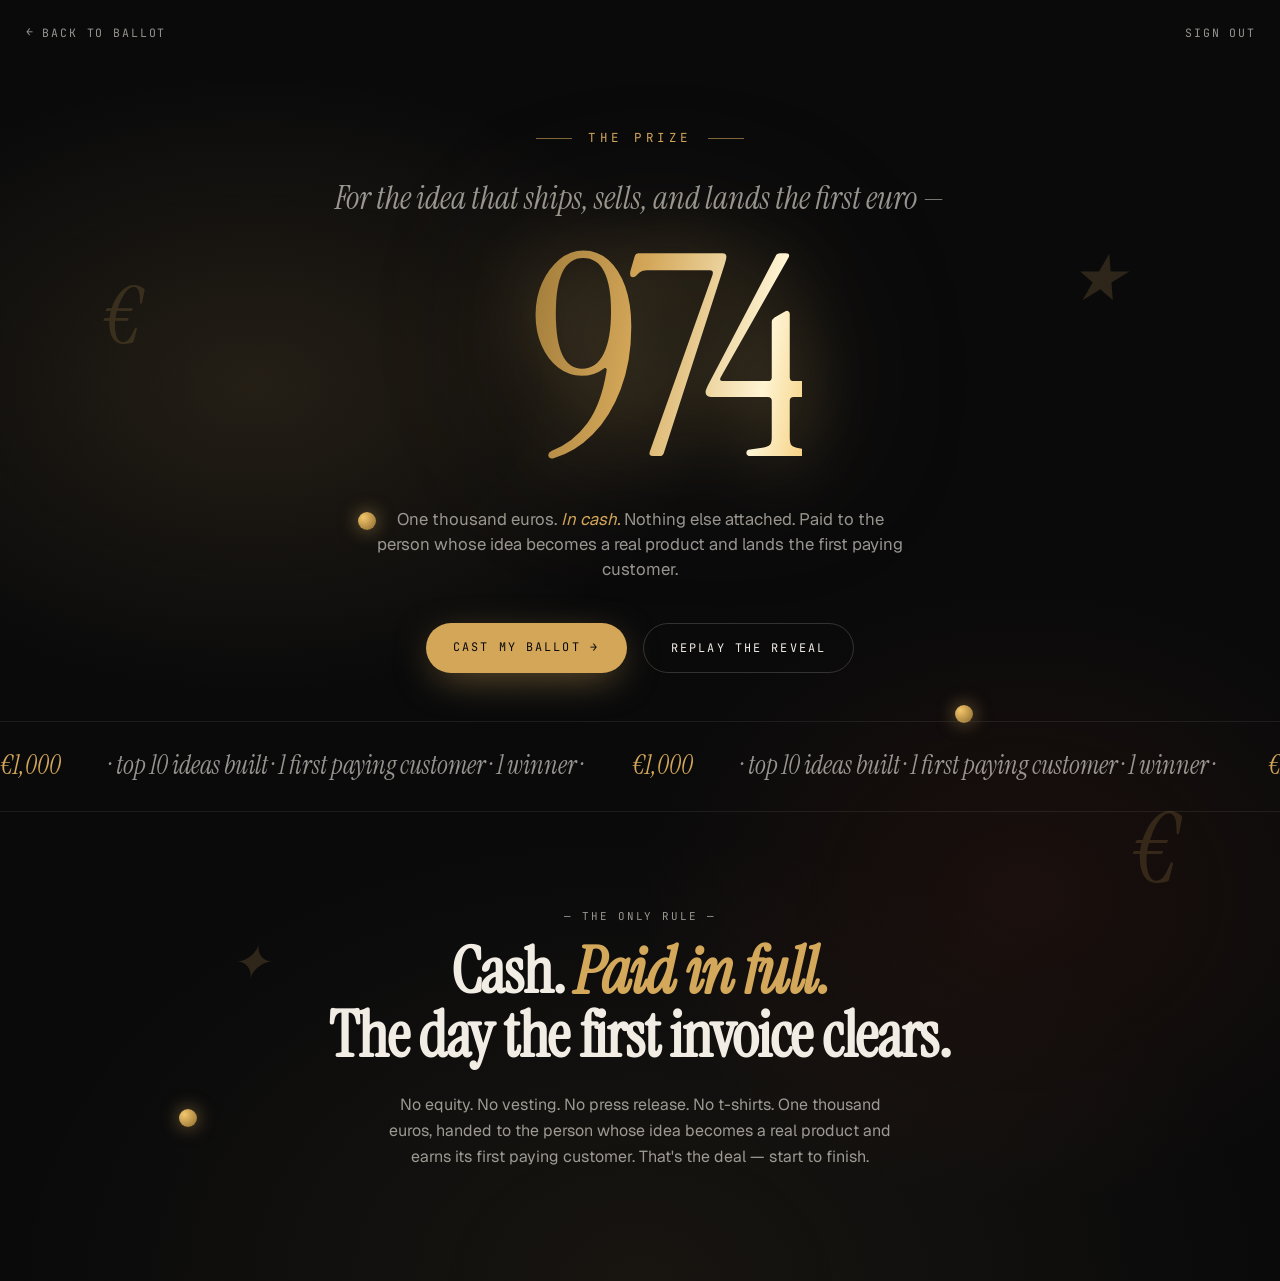
==== prize.html @ 097ebfff "chore: initial commit — AI Engineering Weekend Challenge Static voting app with Apps Script backend." ====
<!DOCTYPE html>
<html lang="en">
<head>
  <meta charset="UTF-8" />
  <meta name="viewport" content="width=device-width, initial-scale=1.0" />
  <title>AI Engineering Weekend Challenge · The €1,000 Prize</title>
  <meta name="description" content="One thousand euros for the best idea on the table. Cast your vote, claim the night." />
  <link rel="stylesheet" href="assets/css/app.css" />
</head>
<body>

  <main class="prize-stage">
    <div class="prize-bg" aria-hidden="true"></div>

    <!-- Floating decorative elements -->
    <div class="float" style="left: 8%; top: 20%; font-size: 5rem; animation: floatY 7s ease-in-out infinite;">€</div>
    <div class="float" style="right: 12%; top: 18%; font-size: 4rem; animation: floatY2 9s ease-in-out infinite;">★</div>
    <div class="float" style="left: 18%; bottom: 22%; font-size: 3rem; animation: floatY 11s ease-in-out infinite 1s;">✦</div>
    <div class="float" style="right: 8%; bottom: 28%; font-size: 6rem; animation: floatY2 8s ease-in-out infinite 0.5s;">€</div>
    <div class="float float-coin" style="left: 28%; top: 40%; animation: floatY 6s ease-in-out infinite 0.4s;"></div>
    <div class="float float-coin" style="right: 24%; top: 55%; animation: floatY2 8s ease-in-out infinite 1.2s;"></div>
    <div class="float float-coin" style="left: 14%; bottom: 12%; animation: floatY 9s ease-in-out infinite 0.8s;"></div>

    <!-- Confetti canvas overlay -->
    <canvas id="confetti" class="confetti-canvas" aria-hidden="true"></canvas>

    <!-- Top nav -->
    <nav class="container prize-nav">
      <a class="prize-nav-back" href="vote.html">
        <span class="arrow" style="transform: rotate(180deg)">→</span> Back to ballot
      </a>
      <a class="prize-nav-back" href="index.html">Sign out</a>
    </nav>

    <!-- Hero reveal -->
    <section class="prize-hero">
      <span class="prize-eyebrow">The Prize</span>
      <p class="prize-pretitle">For the idea that ships, sells, and lands the first euro —</p>
      <div class="prize-amount" id="amount"><sup>€</sup>0</div>
      <p class="prize-subtitle">One thousand euros. <em style="color:var(--gold);font-style:italic">In cash.</em> Nothing else attached. Paid to the person whose idea becomes a real product and lands the first paying customer.</p>
      <div class="prize-cta-row">
        <a href="vote.html" class="prize-cta prize-cta-primary">Cast my ballot <span class="arrow">→</span></a>
        <button id="retrigger" class="prize-cta prize-cta-ghost">Replay the reveal</button>
      </div>
    </section>

    <!-- Marquee -->
    <div class="marquee" aria-hidden="true">
      <div class="marquee-track">
        <span>€1,000</span> · top 10 ideas built · 1 first paying customer · 1 winner · <span>€1,000</span> · top 10 ideas built · 1 first paying customer · 1 winner ·&nbsp;
      </div>
      <div class="marquee-track" aria-hidden="true">
        <span>€1,000</span> · top 10 ideas built · 1 first paying customer · 1 winner · <span>€1,000</span> · top 10 ideas built · 1 first paying customer · 1 winner ·&nbsp;
      </div>
    </div>

    <!-- The single condition — cash only -->
    <section class="container spend">
      <header class="spend-head" style="justify-content: center; text-align: center; flex-direction: column; gap: 0; align-items: center;">
        <span class="eyebrow">— The only rule —</span>
        <h2 style="max-width: 22ch; text-align: center; margin: 1rem auto 0;">Cash. <em>Paid in full.</em><br />The day the first invoice clears.</h2>
        <p style="max-width: 46ch; color: var(--bone-dim); margin: 1.5rem auto 0; text-align: center; font-size: 1rem; line-height: 1.6;">No equity. No vesting. No press release. No t-shirts. One thousand euros, handed to the person whose idea becomes a real product and earns its first paying customer. That's the deal — start to finish.</p>
      </header>
    </section>

  </main>

  <script src="assets/js/prize.js"></script>
</body>
</html>
---- assets/css/app.css ----
/* =====================================================================
   AI Engineering — Weekend Challenge
   Design system: dark editorial luxury / vault-heist energy
   ===================================================================== */

@import url("https://fonts.googleapis.com/css2?family=Instrument+Serif:ital@0;1&family=Geist:wght@300;400;500;600;700&family=JetBrains+Mono:wght@400;500&display=swap");

:root {
  /* Surfaces */
  --ink: #0a0a0b;
  --ink-2: #111113;
  --ink-3: #17171a;
  --ash: #1f1f23;
  --line: rgba(242, 237, 228, 0.08);
  --line-strong: rgba(242, 237, 228, 0.18);

  /* Type */
  --bone: #f2ede4;
  --bone-dim: rgba(242, 237, 228, 0.62);
  --bone-faint: rgba(242, 237, 228, 0.38);

  /* Accents */
  --gold: #d4a85a;
  --gold-bright: #f4c76e;
  --gold-deep: #8a6a2c;
  --rust: #b6451e;
  --moss: #4d6b48;
  --crimson: #8a2a2a;

  /* Type scale */
  --display: "Instrument Serif", ui-serif, Georgia, serif;
  --sans: "Geist", ui-sans-serif, system-ui, sans-serif;
  --mono: "JetBrains Mono", ui-monospace, monospace;

  --radius: 2px;
  --transition: cubic-bezier(0.2, 0.6, 0.2, 1);
}

* {
  box-sizing: border-box;
  -webkit-font-smoothing: antialiased;
  -moz-osx-font-smoothing: grayscale;
}

html,
body {
  margin: 0;
  padding: 0;
  background: var(--ink);
  color: var(--bone);
  font-family: var(--sans);
  font-size: 16px;
  line-height: 1.5;
  font-feature-settings: "ss01", "cv11";
}

/* Subtle film grain across the entire app */
body::before {
  content: "";
  position: fixed;
  inset: 0;
  pointer-events: none;
  z-index: 100;
  opacity: 0.06;
  mix-blend-mode: overlay;
  background-image: url("data:image/svg+xml;utf8,<svg xmlns='http://www.w3.org/2000/svg' width='180' height='180'><filter id='n'><feTurbulence type='fractalNoise' baseFrequency='0.9' numOctaves='2' stitchTiles='stitch'/><feColorMatrix values='0 0 0 0 0  0 0 0 0 0  0 0 0 0 0  0 0 0 0.7 0'/></filter><rect width='100%' height='100%' filter='url(%23n)'/></svg>");
}

::selection {
  background: var(--gold);
  color: var(--ink);
}

a {
  color: inherit;
  text-decoration: none;
}

button {
  font-family: inherit;
  cursor: pointer;
  border: none;
  background: none;
  color: inherit;
}

/* =====================================================================
   Typographic primitives
   ===================================================================== */

.serif {
  font-family: var(--display);
  font-weight: 400;
  letter-spacing: -0.01em;
}
.serif-italic {
  font-family: var(--display);
  font-style: italic;
  font-weight: 400;
  letter-spacing: -0.015em;
}
.mono {
  font-family: var(--mono);
  font-weight: 400;
  letter-spacing: 0.02em;
  text-transform: uppercase;
  font-size: 0.72rem;
}

.eyebrow {
  font-family: var(--mono);
  font-size: 0.68rem;
  letter-spacing: 0.18em;
  text-transform: uppercase;
  color: var(--bone-dim);
}

/* =====================================================================
   Layout
   ===================================================================== */

.container {
  width: min(1240px, 100% - 3rem);
  margin: 0 auto;
}

@media (max-width: 720px) {
  .container { width: min(100%, 100% - 1.5rem); }
}

/* =====================================================================
   Top bar
   ===================================================================== */

.topbar {
  position: sticky;
  top: 0;
  z-index: 30;
  background: rgba(10, 10, 11, 0.78);
  backdrop-filter: blur(14px) saturate(140%);
  -webkit-backdrop-filter: blur(14px) saturate(140%);
  border-bottom: 1px solid var(--line);
}

.topbar-inner {
  display: grid;
  grid-template-columns: 1fr auto 1fr;
  align-items: center;
  gap: 2rem;
  padding: 1.1rem 0;
}

@media (max-width: 760px) {
  .topbar-inner {
    grid-template-columns: 1fr auto;
    gap: 1rem;
  }
  .topbar-progress { display: none; }
}

.brand {
  display: flex;
  align-items: baseline;
  gap: 0.6rem;
}
.brand-mark {
  font-family: var(--display);
  font-style: italic;
  font-size: 1.4rem;
  color: var(--gold);
  line-height: 1;
}
.brand-text {
  font-size: 0.78rem;
  letter-spacing: 0.16em;
  text-transform: uppercase;
  color: var(--bone-dim);
}

.topbar-progress {
  display: flex;
  align-items: center;
  gap: 0.9rem;
  color: var(--bone-dim);
}
.topbar-progress .pmono {
  font-family: var(--mono);
  font-size: 0.72rem;
  letter-spacing: 0.16em;
  color: var(--bone);
}
.pbar {
  width: 220px;
  height: 2px;
  background: var(--line);
  position: relative;
  overflow: hidden;
}
.pbar-fill {
  position: absolute;
  inset: 0 auto 0 0;
  width: 0;
  background: linear-gradient(90deg, var(--gold-deep), var(--gold-bright));
  transition: width 0.6s var(--transition);
}

.topbar-link {
  font-family: var(--mono);
  font-size: 0.72rem;
  letter-spacing: 0.16em;
  text-transform: uppercase;
  color: var(--bone);
  display: inline-flex;
  align-items: center;
  gap: 0.5rem;
  border: 1px solid var(--line-strong);
  padding: 0.55rem 0.9rem;
  border-radius: var(--radius);
  transition: all 0.3s var(--transition);
  justify-self: end;
}
.topbar-link:hover {
  border-color: var(--gold);
  color: var(--gold);
  transform: translateX(2px);
}

/* =====================================================================
   Voting hero
   ===================================================================== */

.vote-hero {
  padding: 5rem 0 3rem;
  border-bottom: 1px solid var(--line);
  display: grid;
  grid-template-columns: 1.1fr 0.9fr;
  gap: 3rem;
  align-items: end;
}
@media (max-width: 920px) {
  .vote-hero { grid-template-columns: 1fr; padding: 3rem 0 2rem; }
}

.vote-hero h1 {
  font-family: var(--display);
  font-weight: 400;
  font-size: clamp(3rem, 7vw, 6rem);
  line-height: 0.95;
  letter-spacing: -0.02em;
  margin: 1.5rem 0 0;
}
.vote-hero h1 em {
  font-style: italic;
  color: var(--gold);
}

.vote-hero-meta {
  display: flex;
  flex-direction: column;
  gap: 0.9rem;
  color: var(--bone-dim);
  border-left: 1px solid var(--line-strong);
  padding-left: 1.5rem;
}
.vote-hero-meta strong {
  color: var(--bone);
  font-weight: 500;
}
.vote-hero-meta .row {
  display: flex;
  justify-content: space-between;
  gap: 1rem;
  padding-bottom: 0.7rem;
  border-bottom: 1px solid var(--line);
  font-family: var(--mono);
  font-size: 0.74rem;
  letter-spacing: 0.1em;
  text-transform: uppercase;
}
.vote-hero-meta .row:last-child { border-bottom: none; }

/* =====================================================================
   Submitter blocks
   ===================================================================== */

.submitters {
  padding: 4rem 0 8rem;
  display: flex;
  flex-direction: column;
  gap: 5rem;
}

.submitter {
  display: grid;
  grid-template-columns: 220px 1fr;
  gap: 3rem;
  align-items: start;
}
@media (max-width: 920px) {
  .submitter { grid-template-columns: 1fr; gap: 1.75rem; }
}

.submitter-rail {
  position: sticky;
  top: 110px;
  display: flex;
  flex-direction: column;
  gap: 1.25rem;
}
@media (max-width: 920px) {
  .submitter-rail { position: static; }
}

.submitter-index {
  font-family: var(--display);
  font-style: italic;
  font-size: 5rem;
  line-height: 1;
  color: var(--gold);
  letter-spacing: -0.04em;
  position: relative;
}
.submitter-index::after {
  content: "";
  position: absolute;
  left: 0;
  top: 50%;
  width: 38px;
  height: 1px;
  background: var(--gold);
  transform: translateX(calc(100% + 14px));
  opacity: 0.5;
}
.submitter-name {
  font-family: var(--display);
  font-size: 2.6rem;
  line-height: 0.95;
  letter-spacing: -0.02em;
  color: var(--bone);
  margin-top: 0.4rem;
}
.submitter-role {
  font-family: var(--mono);
  font-size: 0.74rem;
  letter-spacing: 0.2em;
  text-transform: uppercase;
  color: var(--gold);
  margin-top: 0.7rem;
  display: inline-block;
  padding: 0.32rem 0.6rem;
  border: 1px solid rgba(212, 168, 90, 0.3);
  border-radius: 2px;
  background: rgba(212, 168, 90, 0.05);
}
.submitter-status {
  display: inline-flex;
  align-items: center;
  gap: 0.5rem;
  font-family: var(--mono);
  font-size: 0.7rem;
  letter-spacing: 0.16em;
  text-transform: uppercase;
  color: var(--bone-faint);
  margin-top: 0.5rem;
}
.submitter-status .dot {
  width: 6px;
  height: 6px;
  border-radius: 50%;
  background: var(--bone-faint);
  transition: background 0.4s var(--transition);
}
.submitter[data-voted="true"] .submitter-status .dot {
  background: var(--gold);
  box-shadow: 0 0 12px var(--gold);
}
.submitter[data-voted="true"] .submitter-status {
  color: var(--gold);
}

/* Idea cards grid */
.ideas {
  display: grid;
  grid-template-columns: repeat(3, 1fr);
  gap: 1rem;
}
@media (max-width: 1080px) {
  .ideas { grid-template-columns: 1fr; }
}

.idea {
  position: relative;
  background: var(--ink-2);
  border: 1px solid var(--line);
  cursor: pointer;
  transition: all 0.4s var(--transition);
  display: flex;
  flex-direction: column;
  overflow: hidden;
}
.idea::before {
  content: "";
  position: absolute;
  top: 0;
  left: 0;
  right: 0;
  height: 1px;
  background: linear-gradient(90deg, transparent, var(--gold), transparent);
  transform: translateX(-100%);
  transition: transform 0.6s var(--transition);
}
.idea:hover {
  border-color: var(--line-strong);
  background: var(--ink-3);
  transform: translateY(-3px);
}
.idea:hover::before { transform: translateX(0); }

.idea[data-selected="true"] {
  border-color: var(--gold);
  background: linear-gradient(180deg, rgba(212, 168, 90, 0.06), rgba(212, 168, 90, 0.02));
  box-shadow: 0 0 0 1px var(--gold), 0 20px 60px -30px rgba(212, 168, 90, 0.4);
}
.idea[data-selected="true"]::before { transform: translateX(0); }

/* Body — the unexpanded card is a fully designed component, no thumbnail.
   The full pitch image only appears in the lightbox.                     */
.idea-body {
  padding: 1.5rem 1.5rem 1.3rem;
  display: flex;
  flex-direction: column;
  gap: 0.85rem;
  flex-grow: 1;
}

.idea-card-head {
  display: flex;
  justify-content: space-between;
  align-items: flex-start;
  gap: 1rem;
  margin-bottom: 0.2rem;
}
.idea-bignum {
  font-family: var(--display);
  font-style: italic;
  font-size: 2.6rem;
  line-height: 0.85;
  letter-spacing: -0.04em;
  color: var(--gold);
  display: inline-flex;
  align-items: baseline;
  gap: 0.2rem;
}
.idea-bignum::after {
  content: "";
  width: 22px;
  height: 1px;
  background: var(--gold);
  align-self: center;
  opacity: 0.5;
  margin-left: 0.4rem;
}
.idea[data-selected="true"] .idea-bignum::after { opacity: 1; }

.idea-bullets {
  list-style: none;
  margin: 0.2rem 0 0;
  padding: 0;
  display: flex;
  flex-direction: column;
  gap: 0.45rem;
}
.idea-bullets li {
  font-size: 0.86rem;
  color: var(--bone-dim);
  line-height: 1.4;
  padding-left: 1.1rem;
  position: relative;
}
.idea-bullets li::before {
  content: "✦";
  position: absolute;
  left: 0;
  top: 0;
  color: var(--gold);
  font-size: 0.85rem;
  opacity: 0.75;
}
.idea[data-selected="true"] .idea-bullets li::before { opacity: 1; }

.idea-subject {
  margin-top: auto;
  padding: 0.7rem 0.85rem;
  background: rgba(212, 168, 90, 0.05);
  border-left: 2px solid var(--gold-deep);
  display: flex;
  flex-direction: column;
  gap: 0.2rem;
}
.idea[data-selected="true"] .idea-subject {
  background: rgba(212, 168, 90, 0.12);
  border-left-color: var(--gold);
}
.idea-subject-label {
  font-family: var(--mono);
  font-size: 0.6rem;
  letter-spacing: 0.22em;
  text-transform: uppercase;
  color: var(--bone-faint);
}
.idea-subject-line {
  font-family: var(--display);
  font-style: italic;
  font-size: 0.95rem;
  color: var(--bone);
  line-height: 1.3;
}

.idea-head {
  display: flex;
  justify-content: space-between;
  align-items: baseline;
  gap: 1rem;
}
.idea-cat {
  font-family: var(--mono);
  font-size: 0.62rem;
  letter-spacing: 0.2em;
  text-transform: uppercase;
  color: var(--bone-faint);
}
.idea[data-selected="true"] .idea-cat { color: var(--gold); }

.idea-mark {
  width: 22px;
  height: 22px;
  border: 1px solid var(--line-strong);
  border-radius: 50%;
  position: relative;
  flex-shrink: 0;
  transition: all 0.3s var(--transition);
}
.idea-mark::after {
  content: "";
  position: absolute;
  inset: 4px;
  border-radius: 50%;
  background: var(--gold);
  transform: scale(0);
  transition: transform 0.3s var(--transition);
}
.idea[data-selected="true"] .idea-mark {
  border-color: var(--gold);
}
.idea[data-selected="true"] .idea-mark::after { transform: scale(1); }

.idea-title {
  font-family: var(--display);
  font-size: 1.55rem;
  line-height: 1.05;
  letter-spacing: -0.01em;
  color: var(--bone);
  margin: 0;
}
.idea[data-selected="true"] .idea-title {
  color: var(--gold);
}

.idea-tagline {
  font-family: var(--display);
  font-style: italic;
  font-size: 1rem;
  color: var(--bone-dim);
  line-height: 1.2;
  margin-top: -0.3rem;
}

.idea-teaser {
  font-size: 0.9rem;
  color: var(--bone-dim);
  line-height: 1.5;
}

.idea-pitchbtn {
  align-self: stretch;
  font-family: var(--mono);
  font-size: 0.7rem;
  letter-spacing: 0.18em;
  text-transform: uppercase;
  color: var(--bone);
  border: 1px solid var(--line-strong);
  background: var(--ink-3);
  padding: 0.7rem 0.9rem;
  border-radius: 2px;
  display: inline-flex;
  align-items: center;
  justify-content: center;
  gap: 0.6rem;
  transition: all 0.3s var(--transition);
  cursor: zoom-in;
}
.idea-pitchbtn:hover {
  border-color: var(--gold);
  color: var(--gold);
  background: var(--ink-2);
  letter-spacing: 0.2em;
}
.idea[data-selected="true"] .idea-pitchbtn {
  border-color: var(--gold);
  color: var(--gold);
}
.idea-pitchbtn::before {
  content: "⤢";
  font-size: 0.85rem;
}

.idea-foot {
  display: flex;
  justify-content: space-between;
  align-items: center;
  padding-top: 0.9rem;
  margin-top: 0.4rem;
  border-top: 1px solid var(--line);
  font-family: var(--mono);
  font-size: 0.66rem;
  letter-spacing: 0.16em;
  text-transform: uppercase;
  color: var(--bone-faint);
}
.idea-impact[data-level="High"] { color: var(--gold); }
.idea-impact[data-level="Medium"] { color: var(--bone-dim); }

.idea-num {
  font-family: var(--display);
  font-style: italic;
  color: var(--bone-faint);
  font-size: 0.95rem;
  letter-spacing: 0;
}

/* Hidden native input for accessibility */
.idea input[type="radio"] {
  position: absolute;
  opacity: 0;
  pointer-events: none;
}

/* =====================================================================
   Submit footer
   ===================================================================== */

.submit-bar {
  position: fixed;
  bottom: 1.25rem;
  left: 50%;
  transform: translateX(-50%);
  z-index: 40;
  background: var(--ink-2);
  border: 1px solid var(--line-strong);
  padding: 0.55rem 0.55rem 0.55rem 1.5rem;
  border-radius: 999px;
  display: flex;
  align-items: center;
  gap: 1.5rem;
  box-shadow: 0 30px 80px -40px rgba(0, 0, 0, 0.7);
}
@media (max-width: 600px) {
  .submit-bar {
    width: calc(100% - 1.5rem);
    bottom: 0.75rem;
    padding: 0.5rem 0.5rem 0.5rem 1rem;
    gap: 0.75rem;
  }
}

.submit-status {
  display: flex;
  align-items: center;
  gap: 0.7rem;
  font-family: var(--mono);
  font-size: 0.72rem;
  letter-spacing: 0.14em;
  text-transform: uppercase;
  color: var(--bone-dim);
  white-space: nowrap;
}
.submit-status strong { color: var(--bone); }

.submit-btn {
  font-family: var(--mono);
  font-size: 0.74rem;
  letter-spacing: 0.18em;
  text-transform: uppercase;
  color: var(--bone-faint);
  background: var(--ash);
  padding: 0.85rem 1.5rem;
  border-radius: 999px;
  transition: all 0.4s var(--transition);
  display: inline-flex;
  align-items: center;
  gap: 0.6rem;
  border: 1px solid transparent;
  cursor: not-allowed;
}
.submit-btn[data-ready="true"] {
  background: var(--gold);
  color: var(--ink);
  cursor: pointer;
  box-shadow: 0 0 0 0 rgba(244, 199, 110, 0.7);
  animation: pulseGold 2s infinite;
}
.submit-btn[data-ready="true"]:hover {
  background: var(--gold-bright);
  transform: translateY(-1px);
}
@keyframes pulseGold {
  0% { box-shadow: 0 0 0 0 rgba(244, 199, 110, 0.5); }
  70% { box-shadow: 0 0 0 16px rgba(244, 199, 110, 0); }
  100% { box-shadow: 0 0 0 0 rgba(244, 199, 110, 0); }
}

/* =====================================================================
   Confirmation modal
   ===================================================================== */

.modal-veil {
  position: fixed;
  inset: 0;
  background: rgba(10, 10, 11, 0.85);
  backdrop-filter: blur(8px);
  z-index: 60;
  display: none;
  align-items: center;
  justify-content: center;
  padding: 1.5rem;
}
.modal-veil[data-open="true"] {
  display: flex;
  animation: fadeIn 0.4s var(--transition);
}
@keyframes fadeIn { from { opacity: 0; } to { opacity: 1; } }

.modal {
  max-width: 520px;
  width: 100%;
  background: var(--ink-2);
  border: 1px solid var(--gold);
  padding: 3rem 2.5rem;
  text-align: center;
  position: relative;
}
.modal-eyebrow {
  font-family: var(--mono);
  font-size: 0.72rem;
  letter-spacing: 0.2em;
  text-transform: uppercase;
  color: var(--gold);
  margin-bottom: 1rem;
}
.modal h2 {
  font-family: var(--display);
  font-style: italic;
  font-size: 2.6rem;
  line-height: 1.05;
  margin: 0 0 1rem;
}
.modal p {
  color: var(--bone-dim);
  margin: 0 0 2rem;
}
.modal-close {
  font-family: var(--mono);
  font-size: 0.72rem;
  letter-spacing: 0.16em;
  text-transform: uppercase;
  border: 1px solid var(--gold);
  padding: 0.8rem 1.5rem;
  color: var(--gold);
  transition: all 0.3s var(--transition);
}
.modal-close:hover { background: var(--gold); color: var(--ink); }

/* =====================================================================
   Footer
   ===================================================================== */
.footnote {
  border-top: 1px solid var(--line);
  padding: 2.5rem 0 6rem;
  display: flex;
  justify-content: space-between;
  font-family: var(--mono);
  font-size: 0.7rem;
  letter-spacing: 0.14em;
  text-transform: uppercase;
  color: var(--bone-faint);
  flex-wrap: wrap;
  gap: 1rem;
}

/* =====================================================================
   RESULTS PAGE
   ===================================================================== */

.results-hero {
  padding: 6rem 0 3rem;
  text-align: center;
  border-bottom: 1px solid var(--line);
}
.results-hero .eyebrow {
  font-family: var(--mono);
  font-size: 0.78rem;
  letter-spacing: 0.32em;
  text-transform: uppercase;
  color: var(--gold);
  display: inline-flex;
  align-items: center;
  gap: 1rem;
}
.results-hero .eyebrow::before,
.results-hero .eyebrow::after {
  content: "";
  width: 36px;
  height: 1px;
  background: var(--gold);
  opacity: 0.6;
}
.results-hero h1 {
  font-family: var(--display);
  font-weight: 400;
  font-size: clamp(3rem, 7vw, 6rem);
  line-height: 0.95;
  letter-spacing: -0.02em;
  margin: 1.5rem 0 1rem;
}
.results-hero h1 em {
  font-style: italic;
  color: var(--gold);
}
.results-hero p.lede {
  font-size: 1.05rem;
  color: var(--bone-dim);
  max-width: 56ch;
  margin: 1rem auto 2rem;
}
.results-stats {
  display: inline-flex;
  gap: 2.5rem;
  margin-top: 1.5rem;
  flex-wrap: wrap;
  justify-content: center;
}
.results-stat {
  display: flex;
  flex-direction: column;
  align-items: center;
  gap: 0.3rem;
}
.results-stat .num {
  font-family: var(--display);
  font-style: italic;
  font-size: 2.4rem;
  line-height: 1;
  color: var(--gold);
}
.results-stat .label {
  font-family: var(--mono);
  font-size: 0.66rem;
  letter-spacing: 0.22em;
  text-transform: uppercase;
  color: var(--bone-faint);
}

.results-loading {
  text-align: center;
  padding: 8rem 0;
  font-family: var(--mono);
  font-size: 0.78rem;
  letter-spacing: 0.18em;
  text-transform: uppercase;
  color: var(--bone-dim);
}

.results-grid {
  padding: 4rem 0 6rem;
  display: grid;
  grid-template-columns: repeat(2, 1fr);
  gap: 1rem;
}
@media (max-width: 920px) { .results-grid { grid-template-columns: 1fr; } }

.result-card {
  background: var(--ink-2);
  border: 1px solid var(--line);
  padding: 2rem 2rem 1.6rem;
  position: relative;
  display: flex;
  flex-direction: column;
  gap: 1rem;
  opacity: 0;
  transform: translateY(20px);
  animation: fadeUp 0.7s var(--transition) forwards;
}
.result-card:nth-child(1) { animation-delay: 0.05s; }
.result-card:nth-child(2) { animation-delay: 0.15s; }
.result-card:nth-child(3) { animation-delay: 0.25s; }
.result-card:nth-child(4) { animation-delay: 0.35s; }
.result-card:nth-child(5) { animation-delay: 0.45s; }
.result-card:nth-child(6) { animation-delay: 0.55s; }
.result-card:nth-child(7) { animation-delay: 0.65s; }
.result-card:nth-child(8) { animation-delay: 0.75s; }
.result-card:nth-child(9) { animation-delay: 0.85s; }
.result-card:nth-child(10) { animation-delay: 0.95s; }

.result-card-head {
  display: flex;
  justify-content: space-between;
  align-items: baseline;
  gap: 1rem;
  border-bottom: 1px solid var(--line);
  padding-bottom: 0.9rem;
}
.result-rank {
  font-family: var(--display);
  font-style: italic;
  font-size: 2.2rem;
  line-height: 1;
  color: var(--gold);
  letter-spacing: -0.02em;
}
.result-submitter {
  text-align: right;
}
.result-submitter-name {
  font-family: var(--display);
  font-size: 1.6rem;
  line-height: 1;
  letter-spacing: -0.01em;
  color: var(--bone);
}
.result-submitter-role {
  font-family: var(--mono);
  font-size: 0.66rem;
  letter-spacing: 0.18em;
  text-transform: uppercase;
  color: var(--bone-faint);
  margin-top: 0.3rem;
}

.result-winner-tag {
  font-family: var(--mono);
  font-size: 0.66rem;
  letter-spacing: 0.22em;
  text-transform: uppercase;
  color: var(--gold);
}
.result-title {
  font-family: var(--display);
  font-size: 2rem;
  line-height: 1.05;
  letter-spacing: -0.01em;
  color: var(--bone);
  margin: 0;
}
.result-tagline {
  font-family: var(--display);
  font-style: italic;
  font-size: 1rem;
  color: var(--bone-dim);
  line-height: 1.3;
  margin-top: -0.2rem;
}

.result-stats {
  display: flex;
  align-items: center;
  gap: 1.2rem;
  margin-top: auto;
  padding-top: 1rem;
  border-top: 1px solid var(--line);
}
.result-vote-count {
  font-family: var(--display);
  font-style: italic;
  font-size: 1.4rem;
  color: var(--gold);
}
.result-vote-count small {
  font-family: var(--mono);
  font-style: normal;
  font-size: 0.66rem;
  letter-spacing: 0.18em;
  text-transform: uppercase;
  color: var(--bone-faint);
  margin-left: 0.4rem;
}
.result-tie {
  font-family: var(--mono);
  font-size: 0.66rem;
  letter-spacing: 0.18em;
  text-transform: uppercase;
  color: var(--rust);
  margin-left: auto;
}

.result-pitchbtn {
  font-family: var(--mono);
  font-size: 0.66rem;
  letter-spacing: 0.18em;
  text-transform: uppercase;
  color: var(--bone-dim);
  border: 1px solid var(--line-strong);
  padding: 0.55rem 0.85rem;
  border-radius: 999px;
  margin-left: auto;
  cursor: zoom-in;
  transition: all 0.3s var(--transition);
}
.result-pitchbtn:hover {
  border-color: var(--gold);
  color: var(--gold);
}

.results-footnote {
  text-align: center;
  padding: 2rem 0 5rem;
  border-top: 1px solid var(--line);
  font-family: var(--display);
  font-style: italic;
  font-size: 1.2rem;
  color: var(--bone-dim);
}
.results-footnote em { color: var(--gold); }

/* =====================================================================
   PRIZE PAGE
   ===================================================================== */

.prize-stage {
  position: relative;
  min-height: 100vh;
  overflow: hidden;
  display: flex;
  flex-direction: column;
}

/* Animated background — slowly drifting radial pools */
.prize-bg {
  position: absolute;
  inset: 0;
  z-index: 0;
  background:
    radial-gradient(ellipse 60% 40% at 20% 30%, rgba(212, 168, 90, 0.13), transparent 60%),
    radial-gradient(ellipse 50% 40% at 80% 70%, rgba(182, 69, 30, 0.10), transparent 60%),
    radial-gradient(ellipse 70% 50% at 50% 100%, rgba(212, 168, 90, 0.07), transparent 70%),
    var(--ink);
  animation: bgDrift 20s ease-in-out infinite alternate;
}
@keyframes bgDrift {
  0% { background-position: 0% 0%, 100% 100%, 50% 100%, 0 0; }
  100% { background-position: 10% 5%, 90% 95%, 60% 90%, 0 0; }
}

/* Floating decorative elements */
.float {
  position: absolute;
  z-index: 1;
  pointer-events: none;
  font-family: var(--display);
  font-style: italic;
  color: rgba(212, 168, 90, 0.18);
  user-select: none;
  filter: blur(0.3px);
}
.float-coin {
  width: 18px;
  height: 18px;
  border-radius: 50%;
  background: radial-gradient(circle at 30% 30%, var(--gold-bright), var(--gold-deep));
  box-shadow: 0 0 18px rgba(244, 199, 110, 0.5);
  font-family: inherit;
  color: transparent;
}
@keyframes floatY {
  0%, 100% { transform: translateY(0) rotate(0); }
  50% { transform: translateY(-30px) rotate(8deg); }
}
@keyframes floatY2 {
  0%, 100% { transform: translateY(0) rotate(0); }
  50% { transform: translateY(-50px) rotate(-12deg); }
}
@keyframes drift {
  0% { transform: translate(0, 0); }
  100% { transform: translate(60px, -40px); }
}

.prize-nav {
  position: relative;
  z-index: 5;
  padding: 1.5rem 0;
  display: flex;
  justify-content: space-between;
  align-items: center;
}
.prize-nav-back {
  display: inline-flex;
  align-items: center;
  gap: 0.6rem;
  font-family: var(--mono);
  font-size: 0.72rem;
  letter-spacing: 0.16em;
  text-transform: uppercase;
  color: var(--bone-dim);
  transition: color 0.3s var(--transition);
}
.prize-nav-back:hover { color: var(--gold); }

.confetti-canvas {
  position: fixed;
  inset: 0;
  z-index: 50;
  pointer-events: none;
}

/* Hero — the reveal */
.prize-hero {
  position: relative;
  z-index: 4;
  flex-grow: 1;
  display: flex;
  flex-direction: column;
  justify-content: center;
  align-items: center;
  text-align: center;
  padding: 4rem 1.5rem 3rem;
}

.prize-eyebrow {
  font-family: var(--mono);
  font-size: 0.78rem;
  letter-spacing: 0.36em;
  text-transform: uppercase;
  color: var(--gold);
  display: inline-flex;
  align-items: center;
  gap: 1rem;
  opacity: 0;
  animation: fadeUp 1s var(--transition) 0.2s forwards;
}
.prize-eyebrow::before,
.prize-eyebrow::after {
  content: "";
  width: 36px;
  height: 1px;
  background: var(--gold);
  opacity: 0.6;
}

.prize-pretitle {
  font-family: var(--display);
  font-style: italic;
  font-size: clamp(1.4rem, 2.6vw, 2rem);
  color: var(--bone-dim);
  margin: 1.6rem 0 0;
  opacity: 0;
  animation: fadeUp 1s var(--transition) 0.5s forwards;
}

/* The €1,000 — animated gold gradient with glow */
.prize-amount {
  font-family: var(--display);
  font-weight: 400;
  font-size: clamp(7rem, 22vw, 18rem);
  line-height: 0.9;
  letter-spacing: -0.04em;
  margin: 0.8rem 0 0;
  position: relative;
  background: linear-gradient(
    100deg,
    #8a6a2c 0%,
    #d4a85a 25%,
    #fff5d4 45%,
    #f4c76e 55%,
    #d4a85a 75%,
    #8a6a2c 100%
  );
  background-size: 200% 100%;
  -webkit-background-clip: text;
  background-clip: text;
  -webkit-text-fill-color: transparent;
  animation: shine 6s linear infinite, fadeUp 1.4s var(--transition) 0.7s backwards;
  filter: drop-shadow(0 0 36px rgba(244, 199, 110, 0.35))
          drop-shadow(0 0 80px rgba(212, 168, 90, 0.25));
}
.prize-amount sup {
  font-style: italic;
  font-size: 0.5em;
  vertical-align: 0.4em;
  margin-right: -0.05em;
  opacity: 0.85;
}
@keyframes shine {
  0% { background-position: 0% 50%; }
  100% { background-position: 200% 50%; }
}
@keyframes fadeUp {
  from { opacity: 0; transform: translateY(20px); }
  to { opacity: 1; transform: translateY(0); }
}

.prize-subtitle {
  max-width: 540px;
  font-size: 1.05rem;
  color: var(--bone-dim);
  margin: 1.2rem auto 0;
  opacity: 0;
  animation: fadeUp 1s var(--transition) 0.95s forwards;
}

.prize-cta-row {
  margin-top: 2.5rem;
  display: flex;
  gap: 1rem;
  justify-content: center;
  flex-wrap: wrap;
  opacity: 0;
  animation: fadeUp 1s var(--transition) 1.2s forwards;
}
.prize-cta {
  font-family: var(--mono);
  font-size: 0.74rem;
  letter-spacing: 0.18em;
  text-transform: uppercase;
  padding: 1rem 1.7rem;
  border-radius: 999px;
  transition: all 0.4s var(--transition);
  display: inline-flex;
  align-items: center;
  gap: 0.6rem;
}
.prize-cta-primary {
  background: var(--gold);
  color: var(--ink);
  box-shadow: 0 10px 40px -10px rgba(212, 168, 90, 0.6);
}
.prize-cta-primary:hover {
  background: var(--gold-bright);
  transform: translateY(-2px);
  box-shadow: 0 16px 50px -10px rgba(244, 199, 110, 0.7);
}
.prize-cta-ghost {
  border: 1px solid var(--line-strong);
  color: var(--bone);
}
.prize-cta-ghost:hover {
  border-color: var(--gold);
  color: var(--gold);
}

/* Marquee strip */
.marquee {
  position: relative;
  z-index: 3;
  border-top: 1px solid var(--line);
  border-bottom: 1px solid var(--line);
  padding: 1.6rem 0;
  overflow: hidden;
  white-space: nowrap;
  display: flex;
  gap: 3rem;
  font-family: var(--display);
  font-style: italic;
  font-size: 1.6rem;
  color: var(--bone-dim);
}
.marquee-track {
  display: inline-flex;
  gap: 3rem;
  animation: scroll 40s linear infinite;
  white-space: nowrap;
  flex-shrink: 0;
}
.marquee-track span { color: var(--gold); }
@keyframes scroll {
  from { transform: translateX(0); }
  to { transform: translateX(-100%); }
}

/* "What you can do with it" — playful cards */
.spend {
  position: relative;
  z-index: 2;
  padding: 6rem 0 4rem;
}
.spend-head {
  display: flex;
  justify-content: space-between;
  align-items: end;
  gap: 2rem;
  margin-bottom: 3rem;
  flex-wrap: wrap;
}
.spend-head h2 {
  font-family: var(--display);
  font-size: clamp(2.4rem, 5vw, 4rem);
  line-height: 1;
  letter-spacing: -0.02em;
  margin: 0.5rem 0 0;
  max-width: 12ch;
}
.spend-head h2 em {
  font-style: italic;
  color: var(--gold);
}

.spend-grid {
  display: grid;
  grid-template-columns: repeat(4, 1fr);
  gap: 1rem;
}
@media (max-width: 920px) { .spend-grid { grid-template-columns: repeat(2, 1fr); } }
@media (max-width: 520px) { .spend-grid { grid-template-columns: 1fr; } }

.spend-card {
  background: var(--ink-2);
  border: 1px solid var(--line);
  padding: 1.6rem 1.4rem 1.4rem;
  display: flex;
  flex-direction: column;
  gap: 0.7rem;
  min-height: 220px;
  transition: all 0.4s var(--transition);
  position: relative;
  overflow: hidden;
}
.spend-card:hover {
  border-color: var(--gold);
  background: var(--ink-3);
  transform: translateY(-4px);
}
.spend-card::after {
  content: "";
  position: absolute;
  bottom: -40%;
  right: -40%;
  width: 80%;
  height: 80%;
  background: radial-gradient(circle, rgba(212, 168, 90, 0.15), transparent 70%);
  transition: transform 0.6s var(--transition);
  transform: scale(0);
}
.spend-card:hover::after { transform: scale(1); }

.spend-num {
  font-family: var(--display);
  font-style: italic;
  font-size: 3rem;
  line-height: 1;
  color: var(--gold);
  letter-spacing: -0.02em;
}
.spend-num small {
  font-style: normal;
  color: var(--bone);
  font-size: 0.7rem;
  letter-spacing: 0.18em;
  text-transform: uppercase;
  font-family: var(--mono);
  display: block;
  margin-top: 0.4rem;
}
.spend-label {
  font-family: var(--display);
  font-size: 1.4rem;
  line-height: 1.1;
  margin-top: auto;
  letter-spacing: -0.01em;
}
.spend-detail {
  font-size: 0.85rem;
  color: var(--bone-faint);
  line-height: 1.5;
}

/* Countdown */
.countdown {
  position: relative;
  z-index: 2;
  padding: 4rem 0 7rem;
  text-align: center;
  border-top: 1px solid var(--line);
}
.countdown-eyebrow {
  font-family: var(--mono);
  font-size: 0.74rem;
  letter-spacing: 0.24em;
  text-transform: uppercase;
  color: var(--bone-dim);
}
.countdown-head {
  font-family: var(--display);
  font-style: italic;
  font-size: clamp(1.8rem, 3.5vw, 2.6rem);
  margin: 1rem 0 2.5rem;
  color: var(--bone);
}
.countdown-head em { color: var(--gold); }

.countdown-timer {
  display: flex;
  justify-content: center;
  gap: 2.5rem;
  flex-wrap: wrap;
}
@media (max-width: 600px) { .countdown-timer { gap: 1.2rem; } }

.cd-unit {
  display: flex;
  flex-direction: column;
  align-items: center;
  gap: 0.5rem;
  min-width: 80px;
}
.cd-num {
  font-family: var(--display);
  font-size: clamp(3rem, 8vw, 5rem);
  line-height: 1;
  color: var(--bone);
  letter-spacing: -0.02em;
  font-variant-numeric: tabular-nums;
}
.cd-label {
  font-family: var(--mono);
  font-size: 0.66rem;
  letter-spacing: 0.24em;
  text-transform: uppercase;
  color: var(--bone-faint);
}

/* =====================================================================
   LOGIN / VERIFICATION
   ===================================================================== */

.login-page {
  min-height: 100vh;
  display: grid;
  grid-template-columns: 1.05fr 1fr;
}
@media (max-width: 920px) {
  .login-page { grid-template-columns: 1fr; min-height: auto; }
}

.login-art {
  position: relative;
  background:
    radial-gradient(ellipse 70% 50% at 30% 30%, rgba(212, 168, 90, 0.18), transparent 60%),
    radial-gradient(ellipse 50% 40% at 80% 80%, rgba(182, 69, 30, 0.14), transparent 60%),
    var(--ink);
  overflow: hidden;
  display: flex;
  flex-direction: column;
  justify-content: space-between;
  padding: 2.2rem 2.5rem 2.2rem;
  border-right: 1px solid var(--line);
}
@media (max-width: 920px) {
  .login-art { min-height: 380px; border-right: none; border-bottom: 1px solid var(--line); }
}

.login-art-mark {
  font-family: var(--display);
  font-style: italic;
  color: var(--gold);
  font-size: 1.5rem;
}
.login-art-titlewrap {
  position: relative;
  z-index: 2;
  margin: auto 0;
  padding: 2rem 0;
}
.login-art-eyebrow {
  font-family: var(--mono);
  font-size: 0.74rem;
  letter-spacing: 0.32em;
  text-transform: uppercase;
  color: var(--bone-dim);
  display: inline-flex;
  align-items: center;
  gap: 0.7rem;
}
.login-art-eyebrow::before {
  content: "";
  width: 24px;
  height: 1px;
  background: var(--gold);
}
.login-art-title {
  font-family: var(--display);
  font-weight: 400;
  font-size: clamp(3rem, 5.5vw, 4.6rem);
  line-height: 0.98;
  letter-spacing: -0.02em;
  margin: 1.4rem 0 0;
  max-width: 14ch;
}
.login-art-title em {
  font-style: italic;
  color: var(--gold);
}
.login-art-prize {
  font-family: var(--display);
  font-style: italic;
  font-size: 1.2rem;
  color: var(--bone-dim);
  margin-top: 1.5rem;
}
.login-art-prize strong {
  font-style: normal;
  color: var(--gold);
  font-weight: 400;
  font-family: var(--display);
  font-size: 1.6rem;
  display: inline-block;
  margin-right: 0.4rem;
}

.login-art-foot {
  display: flex;
  justify-content: space-between;
  font-family: var(--mono);
  font-size: 0.68rem;
  letter-spacing: 0.18em;
  text-transform: uppercase;
  color: var(--bone-faint);
  position: relative;
  z-index: 2;
}

/* Decorative drifting circle */
.login-art::after {
  content: "";
  position: absolute;
  width: 480px;
  height: 480px;
  border: 1px solid rgba(212, 168, 90, 0.18);
  border-radius: 50%;
  bottom: -180px;
  right: -180px;
  z-index: 1;
  animation: drift 14s ease-in-out infinite alternate;
}
.login-art::before {
  content: "";
  position: absolute;
  width: 280px;
  height: 280px;
  border: 1px solid rgba(212, 168, 90, 0.12);
  border-radius: 50%;
  top: -120px;
  left: -80px;
  z-index: 1;
  animation: drift 18s ease-in-out infinite alternate-reverse;
}

/* Form column */
.login-form-col {
  display: flex;
  flex-direction: column;
  justify-content: space-between;
  padding: 2.2rem 3rem;
  background: var(--ink);
}
@media (max-width: 600px) { .login-form-col { padding: 2rem 1.5rem; } }

.login-form-head {
  display: flex;
  justify-content: space-between;
  font-family: var(--mono);
  font-size: 0.68rem;
  letter-spacing: 0.18em;
  text-transform: uppercase;
  color: var(--bone-faint);
}
.login-form-head a { color: var(--bone); }
.login-form-head a:hover { color: var(--gold); }

.login-form {
  margin: auto 0;
  max-width: 420px;
  width: 100%;
}
.login-form h2 {
  font-family: var(--display);
  font-style: italic;
  font-size: clamp(2rem, 3.4vw, 2.6rem);
  line-height: 1;
  margin: 0 0 0.4rem;
  color: var(--bone);
}
.login-form p.lede {
  color: var(--bone-dim);
  margin: 0 0 2rem;
  font-size: 0.95rem;
}

.field {
  display: flex;
  flex-direction: column;
  gap: 0.5rem;
  margin-bottom: 1.2rem;
}
.field label {
  font-family: var(--mono);
  font-size: 0.68rem;
  letter-spacing: 0.18em;
  text-transform: uppercase;
  color: var(--bone-dim);
}
.field input {
  font-family: var(--sans);
  font-size: 1rem;
  background: transparent;
  border: none;
  border-bottom: 1px solid var(--line-strong);
  padding: 0.7rem 0;
  color: var(--bone);
  outline: none;
  transition: border-color 0.3s var(--transition);
}
.field input::placeholder { color: var(--bone-faint); }
.field input:focus { border-bottom-color: var(--gold); }

.login-error {
  font-family: var(--mono);
  font-size: 0.7rem;
  letter-spacing: 0.12em;
  text-transform: uppercase;
  color: var(--rust);
  min-height: 1rem;
  margin: 0.6rem 0 0;
}

.login-submit {
  margin-top: 1.6rem;
  font-family: var(--mono);
  font-size: 0.74rem;
  letter-spacing: 0.18em;
  text-transform: uppercase;
  background: var(--gold);
  color: var(--ink);
  padding: 1rem 1.6rem;
  border-radius: 999px;
  display: inline-flex;
  align-items: center;
  gap: 0.6rem;
  transition: all 0.3s var(--transition);
}
.login-submit:hover {
  background: var(--gold-bright);
  transform: translateY(-1px);
}
.login-submit:disabled {
  background: var(--ash);
  color: var(--bone-faint);
  cursor: not-allowed;
  transform: none;
}

.login-fineprint {
  font-size: 0.78rem;
  color: var(--bone-faint);
  margin-top: 1.4rem;
  line-height: 1.6;
}

/* Voter status panel */
.voter-status {
  border-top: 1px solid var(--line);
  padding-top: 1.5rem;
  margin-top: 2rem;
}
.voter-status-head {
  display: flex;
  justify-content: space-between;
  font-family: var(--mono);
  font-size: 0.7rem;
  letter-spacing: 0.18em;
  text-transform: uppercase;
  color: var(--bone-dim);
  margin-bottom: 1rem;
}
.voter-status-head strong { color: var(--gold); font-weight: 500; }
.voter-list {
  display: flex;
  flex-direction: column;
  gap: 0.5rem;
  max-height: 180px;
  overflow-y: auto;
}
.voter-row {
  display: flex;
  justify-content: space-between;
  font-size: 0.85rem;
  color: var(--bone);
  padding: 0.4rem 0;
  border-bottom: 1px dashed var(--line);
}
.voter-row:last-child { border-bottom: none; }
.voter-row time {
  font-family: var(--mono);
  font-size: 0.66rem;
  letter-spacing: 0.1em;
  color: var(--bone-faint);
}
.voter-list-empty {
  font-size: 0.85rem;
  color: var(--bone-faint);
  font-style: italic;
}

/* Identity chip in top bar (after login) */
.identity {
  display: inline-flex;
  align-items: center;
  gap: 0.6rem;
  font-family: var(--mono);
  font-size: 0.7rem;
  letter-spacing: 0.14em;
  text-transform: uppercase;
  color: var(--bone-dim);
  border: 1px solid var(--line-strong);
  padding: 0.45rem 0.8rem;
  border-radius: 999px;
  transition: border-color 0.3s var(--transition);
}
.identity:hover { border-color: var(--gold); }
.identity strong { color: var(--bone); font-weight: 500; }
.identity .signout {
  color: var(--bone-faint);
  border-left: 1px solid var(--line-strong);
  padding-left: 0.6rem;
  margin-left: 0.2rem;
  cursor: pointer;
}
.identity .signout:hover { color: var(--gold); }

/* Topbar adjustment when identity present */
.topbar-inner.with-identity {
  grid-template-columns: 1fr auto auto;
}
@media (max-width: 760px) {
  .topbar-inner.with-identity { grid-template-columns: 1fr auto; }
  .topbar-inner.with-identity .identity { display: none; }
}

/* =====================================================================
   PENDING SUBMITTER PLACEHOLDER
   ===================================================================== */
.submitter[data-pending="true"] .submitter-index {
  color: var(--line-strong);
}
.submitter[data-pending="true"] .submitter-name {
  color: var(--bone-faint);
  font-style: italic;
}
.submitter-pending {
  border: 1px dashed var(--line-strong);
  padding: 2.2rem 1.5rem;
  text-align: center;
  font-family: var(--mono);
  font-size: 0.74rem;
  letter-spacing: 0.18em;
  text-transform: uppercase;
  color: var(--bone-faint);
  display: flex;
  flex-direction: column;
  gap: 0.6rem;
  align-items: center;
  min-height: 240px;
  justify-content: center;
}
.submitter-pending span:first-child {
  font-family: var(--display);
  font-style: italic;
  font-size: 1.4rem;
  color: var(--bone-dim);
  letter-spacing: -0.01em;
  text-transform: none;
}

/* =====================================================================
   LIGHTBOX (full pitch viewer)
   ===================================================================== */
.lightbox {
  position: fixed;
  inset: 0;
  z-index: 80;
  background: rgba(10, 10, 11, 0.96);
  backdrop-filter: blur(10px);
  display: none;
  align-items: center;
  justify-content: center;
  padding: 2rem;
  cursor: zoom-out;
}
.lightbox[data-open="true"] {
  display: flex;
  animation: fadeIn 0.3s var(--transition);
}
.lightbox-frame {
  position: relative;
  max-width: 1400px;
  width: 100%;
  max-height: 90vh;
  display: flex;
  flex-direction: column;
  gap: 1rem;
  cursor: default;
}
.lightbox-img {
  max-width: 100%;
  max-height: 78vh;
  object-fit: contain;
  border: 1px solid var(--line-strong);
  background: var(--ink-2);
  box-shadow: 0 40px 100px -30px rgba(0, 0, 0, 0.8);
}
.lightbox-meta {
  display: flex;
  justify-content: space-between;
  align-items: center;
  font-family: var(--mono);
  font-size: 0.72rem;
  letter-spacing: 0.18em;
  text-transform: uppercase;
  color: var(--bone-dim);
  gap: 1rem;
  flex-wrap: wrap;
}
.lightbox-meta strong {
  font-family: var(--display);
  font-style: italic;
  font-size: 1.4rem;
  letter-spacing: -0.01em;
  color: var(--gold);
  text-transform: none;
  font-weight: 400;
}
.lightbox-close {
  position: absolute;
  top: -2.6rem;
  right: 0;
  width: 38px;
  height: 38px;
  border-radius: 50%;
  border: 1px solid var(--line-strong);
  background: var(--ink-2);
  color: var(--bone);
  font-size: 1.1rem;
  display: flex;
  align-items: center;
  justify-content: center;
  cursor: pointer;
  transition: all 0.3s var(--transition);
}
.lightbox-close:hover {
  border-color: var(--gold);
  color: var(--gold);
}
@media (max-width: 720px) {
  .lightbox { padding: 1rem; }
  .lightbox-close { top: 0.4rem; right: 0.4rem; }
}

/* ===================================================================== */
.utility-link {
  display: inline-flex;
  align-items: center;
  gap: 0.4rem;
}
.arrow {
  display: inline-block;
  transition: transform 0.3s var(--transition);
}
a:hover .arrow,
button:hover .arrow { transform: translateX(3px); }
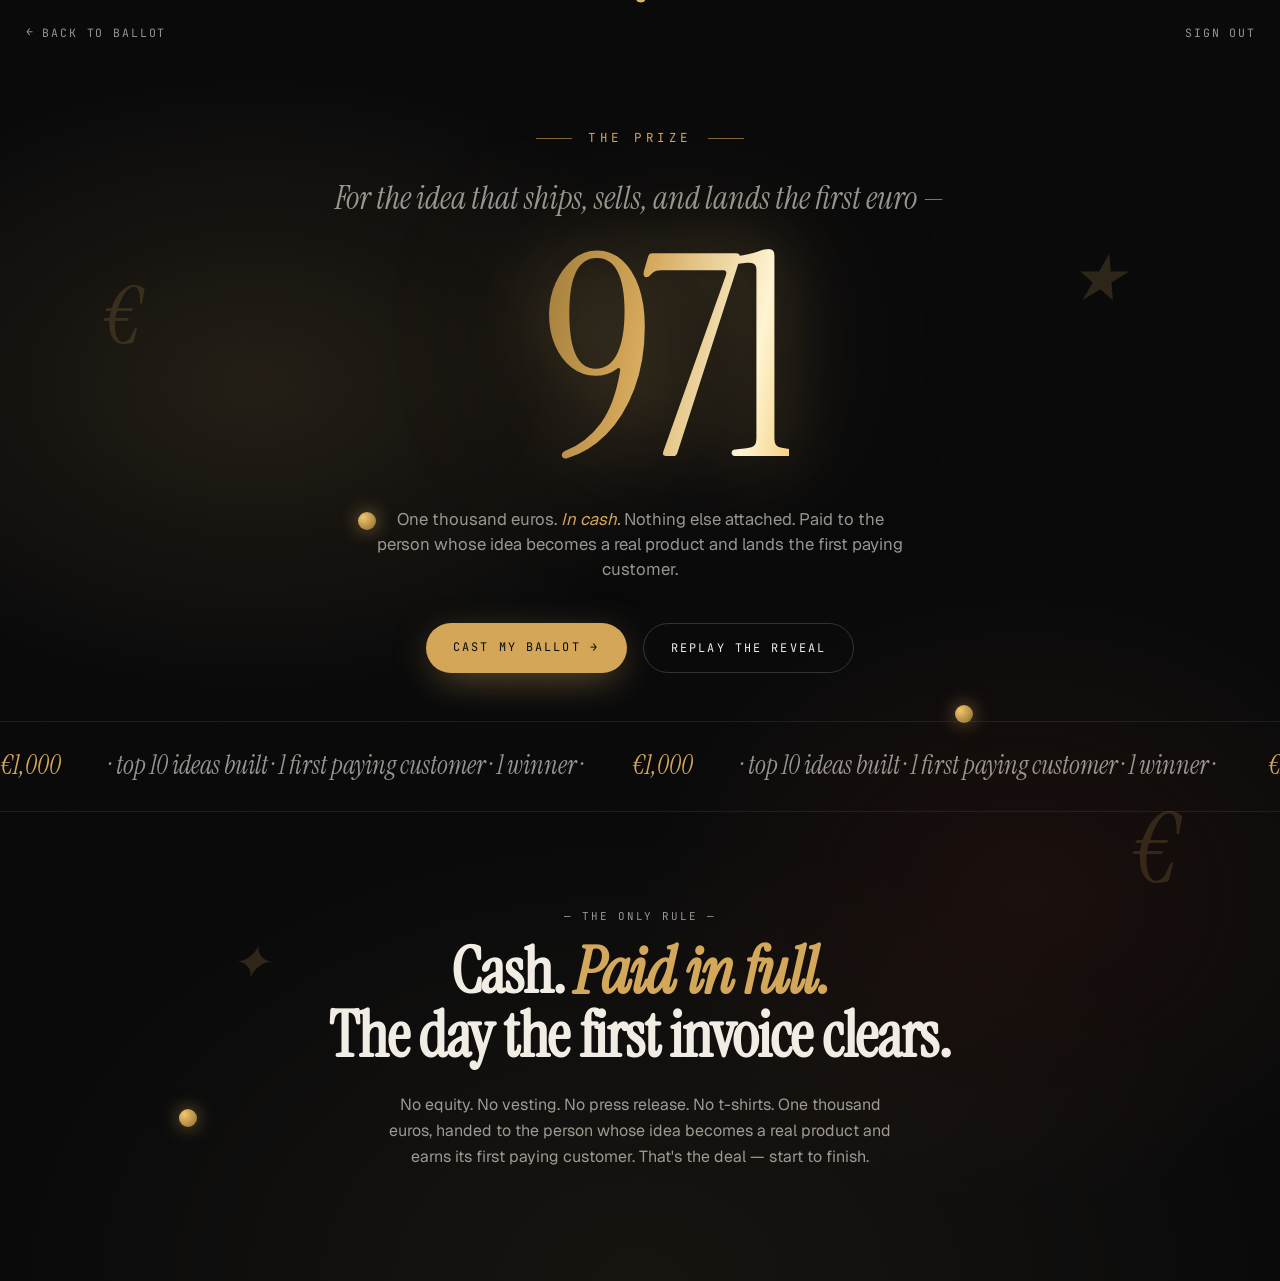
==== commit 4c57c23c: "perf: convert PNGs to WebP, preload on hover, add lightbox loading state - Image pipeline: tools/opt" ====
--- a/prize.html
+++ b/prize.html
@@ -5,6 +5,8 @@
   <meta name="viewport" content="width=device-width, initial-scale=1.0" />
   <title>AI Engineering Weekend Challenge · The €1,000 Prize</title>
   <meta name="description" content="One thousand euros for the best idea on the table. Cast your vote, claim the night." />
+  <link rel="preconnect" href="https://fonts.googleapis.com" />
+  <link rel="preconnect" href="https://fonts.gstatic.com" crossorigin />
   <link rel="stylesheet" href="assets/css/app.css" />
 </head>
 <body>
--- a/assets/css/app.css
+++ b/assets/css/app.css
@@ -295,6 +295,9 @@
   grid-template-columns: 220px 1fr;
   gap: 3rem;
   align-items: start;
+  /* Defer layout/paint of offscreen submitter blocks for faster initial render. */
+  content-visibility: auto;
+  contain-intrinsic-size: 600px;
 }
 @media (max-width: 920px) {
   .submitter { grid-template-columns: 1fr; gap: 1.75rem; }
@@ -1824,6 +1827,26 @@
   border: 1px solid var(--line-strong);
   background: var(--ink-2);
   box-shadow: 0 40px 100px -30px rgba(0, 0, 0, 0.8);
+  transition: opacity 0.25s var(--transition);
+}
+.lightbox[data-loading="true"] .lightbox-img { opacity: 0.25; }
+.lightbox[data-loading="true"] .lightbox-frame::before {
+  content: "";
+  position: absolute;
+  top: 50%;
+  left: 50%;
+  width: 44px;
+  height: 44px;
+  margin: -22px 0 0 -22px;
+  border: 2px solid rgba(212, 168, 90, 0.2);
+  border-top-color: var(--gold);
+  border-radius: 50%;
+  animation: lightboxSpin 0.85s linear infinite;
+  z-index: 5;
+  pointer-events: none;
+}
+@keyframes lightboxSpin {
+  to { transform: rotate(360deg); }
 }
 .lightbox-meta {
   display: flex;
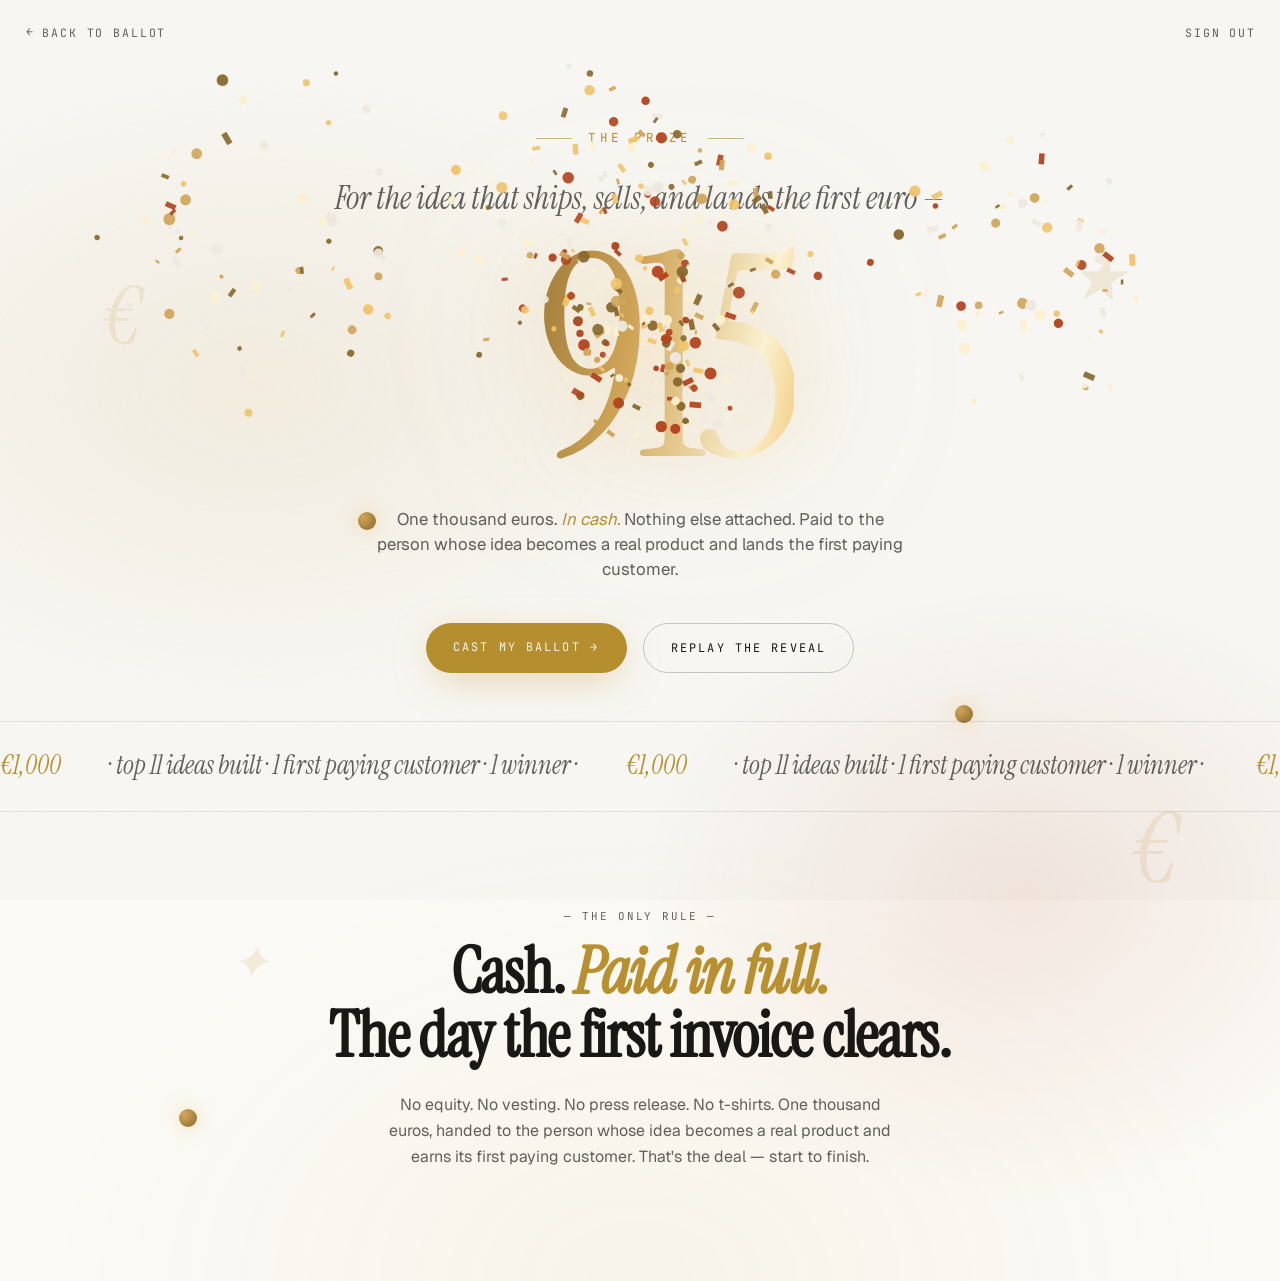
==== commit 48717f62: "copy: bump every '10/ten' reference to 11 for the new lineup 11 submitters now × 1 idea each = 11 id" ====
--- a/prize.html
+++ b/prize.html
@@ -49,10 +49,10 @@
     <!-- Marquee -->
     <div class="marquee" aria-hidden="true">
       <div class="marquee-track">
-        <span>€1,000</span> · top 10 ideas built · 1 first paying customer · 1 winner · <span>€1,000</span> · top 10 ideas built · 1 first paying customer · 1 winner ·&nbsp;
+        <span>€1,000</span> · top 11 ideas built · 1 first paying customer · 1 winner · <span>€1,000</span> · top 11 ideas built · 1 first paying customer · 1 winner ·&nbsp;
       </div>
       <div class="marquee-track" aria-hidden="true">
-        <span>€1,000</span> · top 10 ideas built · 1 first paying customer · 1 winner · <span>€1,000</span> · top 10 ideas built · 1 first paying customer · 1 winner ·&nbsp;
+        <span>€1,000</span> · top 11 ideas built · 1 first paying customer · 1 winner · <span>€1,000</span> · top 11 ideas built · 1 first paying customer · 1 winner ·&nbsp;
       </div>
     </div>
 
--- a/assets/css/app.css
+++ b/assets/css/app.css
@@ -1,29 +1,29 @@
 /* =====================================================================
    AI Engineering — Weekend Challenge
-   Design system: dark editorial luxury / vault-heist energy
+   Design system: light editorial / warm white with gold accents
    ===================================================================== */
 
 @import url("https://fonts.googleapis.com/css2?family=Instrument+Serif:ital@0;1&family=Geist:wght@300;400;500;600;700&family=JetBrains+Mono:wght@400;500&display=swap");
 
 :root {
-  /* Surfaces */
-  --ink: #0a0a0b;
-  --ink-2: #111113;
-  --ink-3: #17171a;
-  --ash: #1f1f23;
-  --line: rgba(242, 237, 228, 0.08);
-  --line-strong: rgba(242, 237, 228, 0.18);
-
-  /* Type */
-  --bone: #f2ede4;
-  --bone-dim: rgba(242, 237, 228, 0.62);
-  --bone-faint: rgba(242, 237, 228, 0.38);
+  /* Surfaces — warm whites */
+  --ink: #fbfaf6;
+  --ink-2: #ffffff;
+  --ink-3: #f5f1e6;
+  --ash: #ebe5d4;
+  --line: rgba(26, 24, 20, 0.10);
+  --line-strong: rgba(26, 24, 20, 0.22);
+
+  /* Type — dark on light */
+  --bone: #1a1814;
+  --bone-dim: rgba(26, 24, 20, 0.68);
+  --bone-faint: rgba(26, 24, 20, 0.42);
 
   /* Accents */
-  --gold: #d4a85a;
-  --gold-bright: #f4c76e;
+  --gold: #b8902f;
+  --gold-bright: #d4a85a;
   --gold-deep: #8a6a2c;
-  --rust: #b6451e;
+  --rust: #a83e1a;
   --moss: #4d6b48;
   --crimson: #8a2a2a;
 
@@ -61,8 +61,8 @@
   inset: 0;
   pointer-events: none;
   z-index: 100;
-  opacity: 0.06;
-  mix-blend-mode: overlay;
+  opacity: 0.04;
+  mix-blend-mode: multiply;
   background-image: url("data:image/svg+xml;utf8,<svg xmlns='http://www.w3.org/2000/svg' width='180' height='180'><filter id='n'><feTurbulence type='fractalNoise' baseFrequency='0.9' numOctaves='2' stitchTiles='stitch'/><feColorMatrix values='0 0 0 0 0  0 0 0 0 0  0 0 0 0 0  0 0 0 0.7 0'/></filter><rect width='100%' height='100%' filter='url(%23n)'/></svg>");
 }
 
@@ -136,7 +136,7 @@
   position: sticky;
   top: 0;
   z-index: 30;
-  background: rgba(10, 10, 11, 0.78);
+  background: rgba(255, 255, 255, 0.85);
   backdrop-filter: blur(14px) saturate(140%);
   -webkit-backdrop-filter: blur(14px) saturate(140%);
   border-bottom: 1px solid var(--line);
@@ -288,6 +288,32 @@
   display: flex;
   flex-direction: column;
   gap: 5rem;
+}
+
+/* Anonymized rail header (replaces submitter name + role) */
+.submitter-anonhead {
+  display: flex;
+  flex-direction: column;
+  gap: 0.4rem;
+  margin-top: 0.4rem;
+}
+.submitter-anonlabel {
+  font-family: var(--display);
+  font-size: 1.7rem;
+  line-height: 1;
+  letter-spacing: -0.02em;
+  color: var(--bone);
+}
+.submitter[data-voted="true"] .submitter-anonlabel {
+  color: var(--gold);
+  font-style: italic;
+}
+.submitter-anonsub {
+  font-family: var(--mono);
+  font-size: 0.7rem;
+  letter-spacing: 0.18em;
+  text-transform: uppercase;
+  color: var(--bone-faint);
 }
 
 .submitter {
@@ -665,7 +691,7 @@
   display: flex;
   align-items: center;
   gap: 1.5rem;
-  box-shadow: 0 30px 80px -40px rgba(0, 0, 0, 0.7);
+  box-shadow: 0 18px 50px -20px rgba(26, 24, 20, 0.18);
 }
 @media (max-width: 600px) {
   .submit-bar {
@@ -729,7 +755,7 @@
 .modal-veil {
   position: fixed;
   inset: 0;
-  background: rgba(10, 10, 11, 0.85);
+  background: rgba(26, 24, 20, 0.45);
   backdrop-filter: blur(8px);
   z-index: 60;
   display: none;
@@ -1798,7 +1824,7 @@
   position: fixed;
   inset: 0;
   z-index: 80;
-  background: rgba(10, 10, 11, 0.96);
+  background: rgba(26, 24, 20, 0.78);
   backdrop-filter: blur(10px);
   display: none;
   align-items: center;
@@ -1824,9 +1850,9 @@
   max-width: 100%;
   max-height: 78vh;
   object-fit: contain;
-  border: 1px solid var(--line-strong);
-  background: var(--ink-2);
-  box-shadow: 0 40px 100px -30px rgba(0, 0, 0, 0.8);
+  border: 1px solid rgba(255, 255, 255, 0.18);
+  background: #ffffff;
+  box-shadow: 0 40px 100px -30px rgba(0, 0, 0, 0.6);
   transition: opacity 0.25s var(--transition);
 }
 .lightbox[data-loading="true"] .lightbox-img { opacity: 0.25; }
@@ -1856,7 +1882,7 @@
   font-size: 0.72rem;
   letter-spacing: 0.18em;
   text-transform: uppercase;
-  color: var(--bone-dim);
+  color: rgba(255, 255, 255, 0.7);
   gap: 1rem;
   flex-wrap: wrap;
 }
@@ -1865,7 +1891,7 @@
   font-style: italic;
   font-size: 1.4rem;
   letter-spacing: -0.01em;
-  color: var(--gold);
+  color: var(--gold-bright);
   text-transform: none;
   font-weight: 400;
 }
@@ -1876,9 +1902,9 @@
   width: 38px;
   height: 38px;
   border-radius: 50%;
-  border: 1px solid var(--line-strong);
-  background: var(--ink-2);
-  color: var(--bone);
+  border: 1px solid rgba(255, 255, 255, 0.28);
+  background: rgba(255, 255, 255, 0.12);
+  color: #ffffff;
   font-size: 1.1rem;
   display: flex;
   align-items: center;
@@ -1887,8 +1913,8 @@
   transition: all 0.3s var(--transition);
 }
 .lightbox-close:hover {
-  border-color: var(--gold);
-  color: var(--gold);
+  border-color: var(--gold-bright);
+  color: var(--gold-bright);
 }
 @media (max-width: 720px) {
   .lightbox { padding: 1rem; }
@@ -1907,3 +1933,452 @@
 }
 a:hover .arrow,
 button:hover .arrow { transform: translateX(3px); }
+
+/* =====================================================================
+   REVEAL PAGE — post-voting showcase
+   ===================================================================== */
+
+.reveal-hero {
+  padding: 6rem 0 3rem;
+  text-align: center;
+  border-bottom: 1px solid var(--line);
+}
+.reveal-hero .eyebrow {
+  font-family: var(--mono);
+  font-size: 0.78rem;
+  letter-spacing: 0.32em;
+  text-transform: uppercase;
+  color: var(--gold);
+  display: inline-flex;
+  align-items: center;
+  gap: 1rem;
+}
+.reveal-hero .eyebrow::before,
+.reveal-hero .eyebrow::after {
+  content: "";
+  width: 36px;
+  height: 1px;
+  background: var(--gold);
+  opacity: 0.6;
+}
+.reveal-hero h1 {
+  font-family: var(--display);
+  font-weight: 400;
+  font-size: clamp(3rem, 7vw, 6rem);
+  line-height: 0.95;
+  letter-spacing: -0.02em;
+  margin: 1.5rem 0 1rem;
+}
+.reveal-hero h1 em {
+  font-style: italic;
+  color: var(--gold);
+}
+.reveal-hero p.lede {
+  font-size: 1.05rem;
+  color: var(--bone-dim);
+  max-width: 56ch;
+  margin: 1rem auto 2rem;
+}
+.reveal-hero p.lede strong {
+  color: var(--gold);
+  font-weight: 600;
+}
+.reveal-stats {
+  display: inline-flex;
+  gap: 2.5rem;
+  margin-top: 1rem;
+  flex-wrap: wrap;
+  justify-content: center;
+}
+.reveal-stat {
+  display: flex;
+  flex-direction: column;
+  align-items: center;
+  gap: 0.3rem;
+}
+.reveal-stat .num {
+  font-family: var(--display);
+  font-style: italic;
+  font-size: 2.4rem;
+  line-height: 1;
+  color: var(--gold);
+}
+.reveal-stat .label {
+  font-family: var(--mono);
+  font-size: 0.66rem;
+  letter-spacing: 0.22em;
+  text-transform: uppercase;
+  color: var(--bone-faint);
+}
+
+.reveal-section-head {
+  text-align: center;
+  padding: 4rem 0 2rem;
+}
+.reveal-section-eyebrow {
+  font-family: var(--mono);
+  font-size: 0.72rem;
+  letter-spacing: 0.32em;
+  text-transform: uppercase;
+  color: var(--bone-faint);
+  display: inline-block;
+  margin-bottom: 0.6rem;
+}
+.reveal-section-head h2 {
+  font-family: var(--display);
+  font-weight: 400;
+  font-size: clamp(1.8rem, 3.4vw, 2.6rem);
+  line-height: 1.1;
+  letter-spacing: -0.01em;
+  margin: 0;
+}
+
+/* ----- Podium (top 3) ----- */
+.reveal-podium {
+  display: grid;
+  grid-template-columns: repeat(3, 1fr);
+  gap: 1.4rem;
+  align-items: stretch;
+}
+@media (max-width: 980px) {
+  .reveal-podium { grid-template-columns: 1fr; }
+}
+
+.reveal-podium-card {
+  background: var(--ink-2);
+  border: 1px solid var(--line);
+  padding: 1.4rem 1.4rem 1.6rem;
+  display: flex;
+  flex-direction: column;
+  gap: 1rem;
+  position: relative;
+  opacity: 0;
+  transform: translateY(20px);
+  animation: fadeUp 0.7s var(--transition) forwards;
+  overflow: hidden;
+}
+.reveal-podium-card[data-rank="1"] {
+  border-color: rgba(184, 144, 47, 0.45);
+  box-shadow: 0 18px 60px -28px rgba(184, 144, 47, 0.45);
+  animation-delay: 0.05s;
+}
+.reveal-podium-card[data-rank="2"] {
+  border-color: rgba(26, 24, 20, 0.18);
+  animation-delay: 0.15s;
+}
+.reveal-podium-card[data-rank="3"] {
+  border-color: rgba(168, 62, 26, 0.30);
+  animation-delay: 0.25s;
+}
+.reveal-podium-card::before {
+  content: "";
+  position: absolute;
+  top: 0; left: 0; right: 0;
+  height: 3px;
+}
+.reveal-podium-card[data-rank="1"]::before {
+  background: linear-gradient(90deg, var(--gold-bright), var(--gold), var(--gold-deep));
+}
+.reveal-podium-card[data-rank="2"]::before {
+  background: linear-gradient(90deg, #d8d4ca, #b9b3a4, #8d8779);
+}
+.reveal-podium-card[data-rank="3"]::before {
+  background: linear-gradient(90deg, #c98559, var(--rust), #6a2814);
+}
+
+.reveal-podium-rank {
+  display: flex;
+  align-items: baseline;
+  justify-content: space-between;
+  gap: 0.8rem;
+  border-bottom: 1px solid var(--line);
+  padding-bottom: 0.8rem;
+}
+.reveal-medal {
+  font-family: var(--mono);
+  font-size: 0.72rem;
+  letter-spacing: 0.32em;
+  text-transform: uppercase;
+}
+.reveal-podium-card[data-rank="1"] .reveal-medal { color: var(--gold); }
+.reveal-podium-card[data-rank="2"] .reveal-medal { color: #8d8779; }
+.reveal-podium-card[data-rank="3"] .reveal-medal { color: var(--rust); }
+.reveal-rank-num {
+  font-family: var(--display);
+  font-style: italic;
+  font-size: 2.4rem;
+  line-height: 1;
+  letter-spacing: -0.02em;
+  color: var(--bone);
+}
+.reveal-podium-card[data-rank="1"] .reveal-rank-num { color: var(--gold); }
+
+.reveal-podium-img {
+  display: block;
+  width: 100%;
+  border: 1px solid var(--line);
+  background: var(--ink-3);
+  padding: 0;
+  margin: 0;
+  cursor: zoom-in;
+  position: relative;
+  overflow: hidden;
+  transition: border-color 0.3s var(--transition);
+}
+.reveal-podium-img img {
+  display: block;
+  width: 100%;
+  height: auto;
+  aspect-ratio: 16 / 10;
+  object-fit: cover;
+  transition: transform 0.6s var(--transition);
+}
+.reveal-podium-img:hover { border-color: var(--gold); }
+.reveal-podium-img:hover img { transform: scale(1.02); }
+.reveal-podium-img-cta {
+  position: absolute;
+  bottom: 0.6rem;
+  right: 0.6rem;
+  background: rgba(26, 24, 20, 0.78);
+  color: var(--ink);
+  font-family: var(--mono);
+  font-size: 0.6rem;
+  letter-spacing: 0.18em;
+  text-transform: uppercase;
+  padding: 0.4rem 0.7rem;
+  border-radius: 999px;
+  opacity: 0;
+  transform: translateY(4px);
+  transition: all 0.3s var(--transition);
+}
+.reveal-podium-img:hover .reveal-podium-img-cta {
+  opacity: 1;
+  transform: translateY(0);
+}
+
+.reveal-podium-body {
+  display: flex;
+  flex-direction: column;
+  gap: 0.7rem;
+  flex: 1;
+}
+.reveal-pill {
+  font-family: var(--mono);
+  font-size: 0.62rem;
+  letter-spacing: 0.22em;
+  text-transform: uppercase;
+  color: var(--gold);
+  align-self: flex-start;
+  border: 1px solid var(--line-strong);
+  padding: 0.3rem 0.65rem;
+  border-radius: 999px;
+}
+.reveal-podium-title {
+  font-family: var(--display);
+  font-size: 2rem;
+  line-height: 1.05;
+  letter-spacing: -0.01em;
+  color: var(--bone);
+  margin: 0;
+}
+.reveal-podium-tagline {
+  font-family: var(--display);
+  font-style: italic;
+  font-size: 1rem;
+  color: var(--bone-dim);
+  line-height: 1.3;
+}
+.reveal-podium-meta {
+  display: flex;
+  align-items: center;
+  justify-content: space-between;
+  gap: 0.8rem;
+  margin-top: auto;
+  padding-top: 0.9rem;
+  border-top: 1px solid var(--line);
+  flex-wrap: wrap;
+}
+.reveal-podium-submitter {
+  font-family: var(--mono);
+  font-size: 0.66rem;
+  letter-spacing: 0.18em;
+  text-transform: uppercase;
+  color: var(--bone-faint);
+}
+.reveal-podium-submitter strong {
+  color: var(--bone);
+  font-weight: 500;
+  letter-spacing: 0.12em;
+}
+.reveal-podium-votes {
+  font-family: var(--display);
+  font-style: italic;
+  font-size: 1.6rem;
+  color: var(--gold);
+}
+.reveal-podium-votes small {
+  font-family: var(--mono);
+  font-style: normal;
+  font-size: 0.62rem;
+  letter-spacing: 0.18em;
+  text-transform: uppercase;
+  color: var(--bone-faint);
+  margin-left: 0.3rem;
+}
+
+/* ----- Grid (winners 4–11) ----- */
+.reveal-also { padding-bottom: 1rem; }
+.reveal-grid {
+  display: grid;
+  grid-template-columns: repeat(4, 1fr);
+  gap: 0.9rem;
+}
+@media (max-width: 1100px) { .reveal-grid { grid-template-columns: repeat(3, 1fr); } }
+@media (max-width: 800px)  { .reveal-grid { grid-template-columns: repeat(2, 1fr); } }
+@media (max-width: 540px)  { .reveal-grid { grid-template-columns: 1fr; } }
+
+.reveal-card {
+  background: var(--ink-2);
+  border: 1px solid var(--line);
+  padding: 1.2rem 1.2rem 1.1rem;
+  display: flex;
+  flex-direction: column;
+  gap: 0.6rem;
+  opacity: 0;
+  transform: translateY(20px);
+  animation: fadeUp 0.7s var(--transition) forwards;
+  position: relative;
+}
+.reveal-card:nth-child(1) { animation-delay: 0.35s; }
+.reveal-card:nth-child(2) { animation-delay: 0.42s; }
+.reveal-card:nth-child(3) { animation-delay: 0.49s; }
+.reveal-card:nth-child(4) { animation-delay: 0.56s; }
+.reveal-card:nth-child(5) { animation-delay: 0.63s; }
+.reveal-card:nth-child(6) { animation-delay: 0.70s; }
+.reveal-card:nth-child(7) { animation-delay: 0.77s; }
+.reveal-card:nth-child(8) { animation-delay: 0.84s; }
+
+.reveal-card-head {
+  display: flex;
+  justify-content: space-between;
+  align-items: baseline;
+  gap: 0.6rem;
+  border-bottom: 1px solid var(--line);
+  padding-bottom: 0.6rem;
+}
+.reveal-card-rank {
+  font-family: var(--display);
+  font-style: italic;
+  font-size: 1.6rem;
+  line-height: 1;
+  color: var(--gold);
+  letter-spacing: -0.02em;
+}
+.reveal-card-cat {
+  font-family: var(--mono);
+  font-size: 0.6rem;
+  letter-spacing: 0.22em;
+  text-transform: uppercase;
+  color: var(--bone-faint);
+  text-align: right;
+}
+.reveal-card-title {
+  font-family: var(--display);
+  font-size: 1.35rem;
+  line-height: 1.1;
+  letter-spacing: -0.01em;
+  color: var(--bone);
+  margin: 0;
+}
+.reveal-card-tagline {
+  font-family: var(--display);
+  font-style: italic;
+  font-size: 0.86rem;
+  color: var(--bone-dim);
+  line-height: 1.3;
+}
+.reveal-card-foot {
+  display: flex;
+  align-items: center;
+  justify-content: space-between;
+  gap: 0.6rem;
+  margin-top: auto;
+  padding-top: 0.7rem;
+  border-top: 1px solid var(--line);
+}
+.reveal-card-submitter {
+  font-family: var(--mono);
+  font-size: 0.6rem;
+  letter-spacing: 0.18em;
+  text-transform: uppercase;
+  color: var(--bone-faint);
+}
+.reveal-card-submitter strong {
+  color: var(--bone);
+  font-weight: 500;
+  letter-spacing: 0.12em;
+}
+.reveal-card-votes {
+  font-family: var(--display);
+  font-style: italic;
+  font-size: 1.15rem;
+  color: var(--gold);
+}
+.reveal-card-votes small {
+  font-family: var(--mono);
+  font-style: normal;
+  font-size: 0.58rem;
+  letter-spacing: 0.18em;
+  text-transform: uppercase;
+  color: var(--bone-faint);
+  margin-left: 0.3rem;
+}
+.reveal-card-pitch {
+  font-family: var(--mono);
+  font-size: 0.6rem;
+  letter-spacing: 0.18em;
+  text-transform: uppercase;
+  color: var(--bone-dim);
+  border: 1px solid var(--line-strong);
+  background: transparent;
+  padding: 0.45rem 0.7rem;
+  border-radius: 999px;
+  cursor: zoom-in;
+  align-self: flex-start;
+  transition: all 0.3s var(--transition);
+}
+.reveal-card-pitch:hover {
+  border-color: var(--gold);
+  color: var(--gold);
+}
+
+.reveal-loading {
+  text-align: center;
+  padding: 4rem 0;
+  font-family: var(--mono);
+  font-size: 0.78rem;
+  letter-spacing: 0.18em;
+  text-transform: uppercase;
+  color: var(--bone-dim);
+  grid-column: 1 / -1;
+}
+.reveal-loading-cta {
+  text-align: center;
+  padding: 4rem 0;
+  grid-column: 1 / -1;
+}
+
+.reveal-callout {
+  text-align: center;
+  padding: 4rem 0 5rem;
+  border-top: 1px solid var(--line);
+  margin-top: 4rem;
+}
+.reveal-callout p {
+  font-family: var(--display);
+  font-style: italic;
+  font-size: 1.4rem;
+  color: var(--bone-dim);
+  margin: 0;
+}
+.reveal-callout em { color: var(--gold); }
